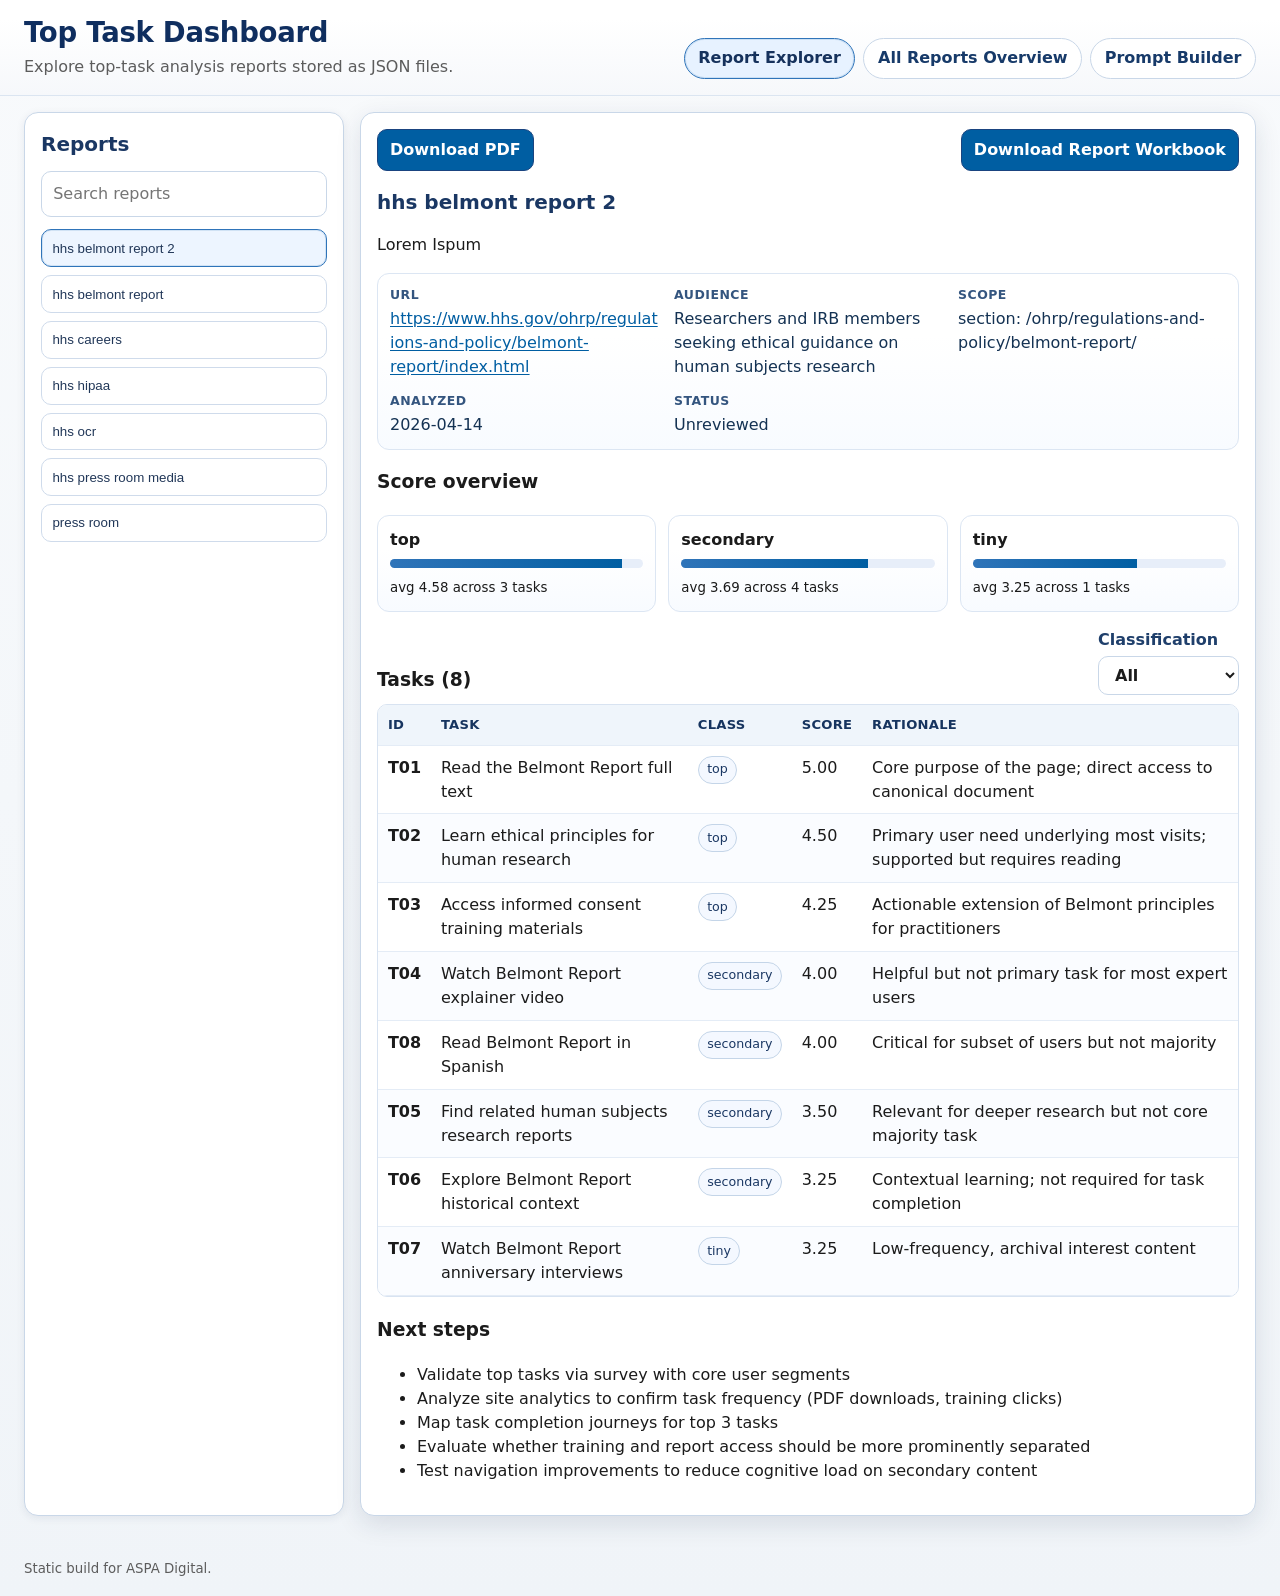
==== reports/index.html @ 872f2ae2 "Merge branch 'main' into codex/add-csv-download-for-single-report" ====
<!doctype html>
<html lang="en">
  <head>
    <meta charset="UTF-8" />
    <meta name="viewport" content="width=device-width, initial-scale=1.0" />
    <title>Top Task Dashboard</title>
    <link rel="stylesheet" href="../styles.css" />
  </head>
  <body data-reports-base=".">
    <header class="site-header">
      <div class="brand">
        <h1>Top Task Dashboard</h1>
        <p>Explore top-task analysis reports stored as JSON files.</p>
      </div>
      <nav class="site-nav" aria-label="Main">
        <a class="active" href="./">Report Explorer</a>
        <a href="../index.html">All Reports Overview</a>
        <a href="../prompt.html">Prompt Builder</a>
      </nav>
    </header>

    <main class="layout">
      <aside class="panel">
        <h2>Reports</h2>
        <input id="report-search" type="search" placeholder="Search reports" />
        <ul id="report-list"></ul>
      </aside>

      <section class="panel content">
        <div class="toolbar">
          <button id="download-pdf" type="button">Download PDF</button>
          <button id="download-report-workbook" type="button">Download Report Workbook</button>
        </div>

        <article id="report-view" aria-live="polite">
          <p>Select a report to begin.</p>
        </article>
      </section>
    </main>

    <footer>
      <small>Static build for ASPA Digital.</small>
    </footer>

    <script type="module" src="../app.js"></script>
  </body>
</html>
---- styles.css ----
:root {
  color-scheme: light;
}

* {
  box-sizing: border-box;
}

body {
  margin: 0;
  font-family: "Source Sans 3", "Public Sans", "Inter", system-ui, -apple-system, Segoe UI, Roboto, sans-serif;
  line-height: 1.5;
  background: linear-gradient(180deg, #f8fafc 0%, #f0f4f8 100%);
  color: #1b1b1b;
}

a {
  color: #005ea2;
  text-underline-offset: 0.15em;
}

a:hover {
  color: #1a4480;
}

.site-header,
footer {
  padding: 1rem 1.5rem;
}

.site-header {
  display: flex;
  justify-content: space-between;
  align-items: flex-end;
  gap: 1rem;
  border-bottom: 1px solid #dbe5f1;
  background: linear-gradient(180deg, #ffffff 20%, #f6f8fb 100%);
}

.site-header h1 {
  margin: 0;
  font-size: 1.72rem;
  line-height: 1.2;
  letter-spacing: -0.01em;
  color: #0f2e5f;
}

.site-header p {
  margin: 0.35rem 0 0;
  color: #5c5c5c;
}

.site-nav {
  display: flex;
  gap: 0.5rem;
  flex-wrap: wrap;
}

.site-nav a {
  text-decoration: none;
  border: 1px solid #c9d7e8;
  border-radius: 999px;
  background: #ffffff;
  padding: 0.45rem 0.85rem;
  color: #173a69;
  font-weight: 600;
  transition: all 120ms ease-in-out;
}

.site-nav a:hover {
  border-color: #8ea9c4;
  background: #f4f8fd;
  color: #102f57;
}

.site-nav a.active {
  border-color: #2f74b9;
  background: #e7f2ff;
  color: #16325c;
  box-shadow: inset 0 0 0 1px rgba(0, 94, 162, 0.12);
}

.layout {
  display: grid;
  grid-template-columns: minmax(240px, 320px) 1fr;
  gap: 1rem;
  padding: 1rem 1.5rem 1.5rem;
}

.overview-layout {
  display: grid;
  gap: 1rem;
  padding: 1rem 1.5rem 1.5rem;
}

.panel {
  background: #ffffff;
  border: 1px solid #c9d7e8;
  border-radius: 14px;
  padding: 1rem;
  box-shadow: 0 2px 8px rgba(23, 43, 77, 0.08);
}

.content {
  box-shadow: 0 8px 26px rgba(23, 43, 77, 0.12);
}

h2 {
  margin: 0;
  font-size: 1.25rem;
  color: #1a3763;
}

#report-search {
  width: 100%;
  margin: 0.75rem 0;
  padding: 0.65rem 0.7rem;
  border-radius: 10px;
  border: 1px solid #c9d7e8;
  background: #fff;
}

#report-list {
  list-style: none;
  margin: 0;
  padding: 0;
  max-height: 70vh;
  overflow: auto;
}

#report-list button {
  width: 100%;
  text-align: left;
  margin-bottom: 0.5rem;
  padding: 0.65rem;
  border: 1px solid #cfdbeb;
  border-radius: 10px;
  background: #fff;
  color: #213758;
  cursor: pointer;
  transition: background 120ms ease, border-color 120ms ease;
}

#report-list button:hover {
  background: #f7fbff;
  border-color: #8ea9c4;
}

#report-list button.active {
  border-color: #2f74b9;
  background: #edf5ff;
  box-shadow: inset 0 0 0 1px rgba(0, 94, 162, 0.12);
}

.toolbar,
.overview-toolbar {
  display: flex;
  align-items: end;
  justify-content: space-between;
  gap: 1rem;
  flex-wrap: wrap;
  margin-bottom: 1rem;
}

.overview-actions {
  display: flex;
  align-items: center;
  gap: 0.7rem;
  flex-wrap: wrap;
  justify-content: flex-end;
}

.prompt-builder {
  margin-bottom: 1.25rem;
  border: 1px solid #d7e2f0;
  border-radius: 12px;
  padding: 1rem;
  background: #fafcff;
}

.prompt-builder > p {
  color: #5c5c5c;
  margin: 0.4rem 0 0.9rem;
}

.prompt-form {
  display: grid;
  gap: 0.7rem;
}

.prompt-form label {
  display: grid;
  gap: 0.35rem;
  font-weight: 600;
  color: #1f3f6b;
}

.prompt-form input,
.prompt-form textarea,
#prompt-output,
#report-search,
.tasks-filter-label select,
.toolbar button,
.overview-toolbar button,
.prompt-actions button {
  font: inherit;
}

.prompt-form input,
.prompt-form textarea,
#prompt-output,
.tasks-filter-label select {
  width: 100%;
  border: 1px solid #c9d7e8;
  border-radius: 10px;
  padding: 0.6rem 0.7rem;
  color: #1b1b1b;
  background: #fff;
}

.prompt-actions {
  display: flex;
  align-items: center;
  gap: 0.7rem;
}

.toolbar button,
.overview-toolbar button,
.prompt-actions button {
  background: #005ea2;
  color: #fff;
  border: 1px solid #1a4480;
  border-radius: 10px;
  padding: 0.52rem 0.85rem;
  font-weight: 600;
}

.toolbar button:hover,
.overview-toolbar button:hover,
.prompt-actions button:hover {
  background: #004b86;
}

#copy-status {
  font-size: 0.9rem;
  color: #5c5c5c;
}

.prompt-output-label {
  display: block;
  margin-top: 0.9rem;
  margin-bottom: 0.35rem;
  font-weight: 600;
  color: #1f3f6b;
}

#prompt-output {
  min-height: 170px;
}

.tasks-filter-label select,
.toolbar button {
  padding: 0.5rem 0.75rem;
}


.tasks-header {
  display: flex;
  align-items: end;
  justify-content: space-between;
  gap: 1rem;
  flex-wrap: wrap;
  margin: 1rem 0 0.6rem;
}

.tasks-header h3 {
  margin: 0;
}

.tasks-filter-label {
  display: grid;
  gap: 0.25rem;
  color: #1f3f6b;
  font-weight: 600;
}

.meta-grid,
.stat-grid {
  display: grid;
  grid-template-columns: repeat(auto-fit, minmax(190px, 1fr));
  gap: 0.75rem;
}

.card {
  border: 1px solid #dce6f3;
  border-radius: 12px;
  padding: 0.75rem;
  background: linear-gradient(180deg, #fff 35%, #f8fbff 100%);
}

.report-meta-card {
  margin-top: 0.75rem;
}

.report-meta-list {
  margin: 0;
  display: grid;
  grid-template-columns: repeat(auto-fit, minmax(220px, 1fr));
  gap: 0.8rem 1rem;
}

.report-meta-item {
  margin: 0;
}

.report-meta-item dt {
  font-size: 0.78rem;
  text-transform: uppercase;
  letter-spacing: 0.04em;
  color: #34557f;
  font-weight: 700;
}

.report-meta-item dd {
  margin: 0.15rem 0 0;
  color: #143253;
  overflow-wrap: anywhere;
}

.subtle {
  color: #5c5c5c;
  margin: 0;
}

.big-number {
  margin: 0.3rem 0 0;
  font-size: 1.75rem;
  font-weight: 700;
  color: #11315d;
}

.table-wrap {
  overflow-x: auto;
  overflow-y: visible;
  border: 1px solid #d8e3f1;
  border-radius: 10px;
}

.task-table {
  width: 100%;
  border-collapse: collapse;
  margin-top: 0;
}

.task-table th,
.task-table td {
  border-bottom: 1px solid #e4ecf6;
  padding: 0.62rem;
  vertical-align: top;
  text-align: left;
}

.task-table th {
  position: sticky;
  top: 0;
  overflow: visible;
  background: #eff5fb;
  color: #16345f;
  font-size: 0.82rem;
  letter-spacing: 0.02em;
  text-transform: uppercase;
}

.task-table tbody tr:nth-child(2n) {
  background: #fafcff;
}

.task-table tbody tr:hover {
  background: #f2f8ff;
}

.tooltip-label {
  position: relative;
  display: inline-flex;
  align-items: center;
  gap: 0.32rem;
}

.info-tooltip {
  display: inline-flex;
  align-items: center;
  justify-content: center;
  width: 1rem;
  height: 1rem;
  border-radius: 999px;
  border: 1px solid #5379a6;
  background: #fff;
  color: #1f446f;
  font-size: 0.68rem;
  font-weight: 700;
  line-height: 1;
  cursor: help;
  padding: 0;
}

.tooltip-content {
  position: absolute;
  left: 50%;
  bottom: calc(100% + 0.45rem);
  transform: translateX(-50%);
  min-width: 220px;
  max-width: 280px;
  padding: 0.45rem 0.55rem;
  border-radius: 8px;
  background: #173a69;
  color: #fff;
  box-shadow: 0 6px 16px rgba(13, 33, 61, 0.3);
  text-transform: none;
  font-size: 0.73rem;
  font-weight: 400;
  letter-spacing: normal;
  line-height: 1.35;
  white-space: normal;
  opacity: 0;
  visibility: hidden;
  transition: opacity 120ms ease-in-out;
  pointer-events: none;
  z-index: 1000;
}

.info-tooltip:hover + .tooltip-content,
.info-tooltip:focus-visible + .tooltip-content {
  opacity: 1;
  visibility: visible;
}

.badge {
  display: inline-block;
  border-radius: 999px;
  padding: 0.22rem 0.52rem;
  font-size: 0.79rem;
  border: 1px solid #c4d5e8;
  background: #f4f8ff;
  color: #1a3763;
}

.bar {
  background: #e7eef9;
  border-radius: 999px;
  height: 0.6rem;
  overflow: hidden;
  margin: 0.4rem 0;
}

.bar > span {
  display: block;
  height: 100%;
  background: linear-gradient(90deg, #2f74b9, #005ea2);
}

:focus-visible {
  outline: 3px solid #2491ff;
  outline-offset: 2px;
}

footer {
  color: #5c5c5c;
}

@media (max-width: 900px) {
  .layout {
    grid-template-columns: 1fr;
  }

  .site-header {
    align-items: flex-start;
    flex-direction: column;
  }
}
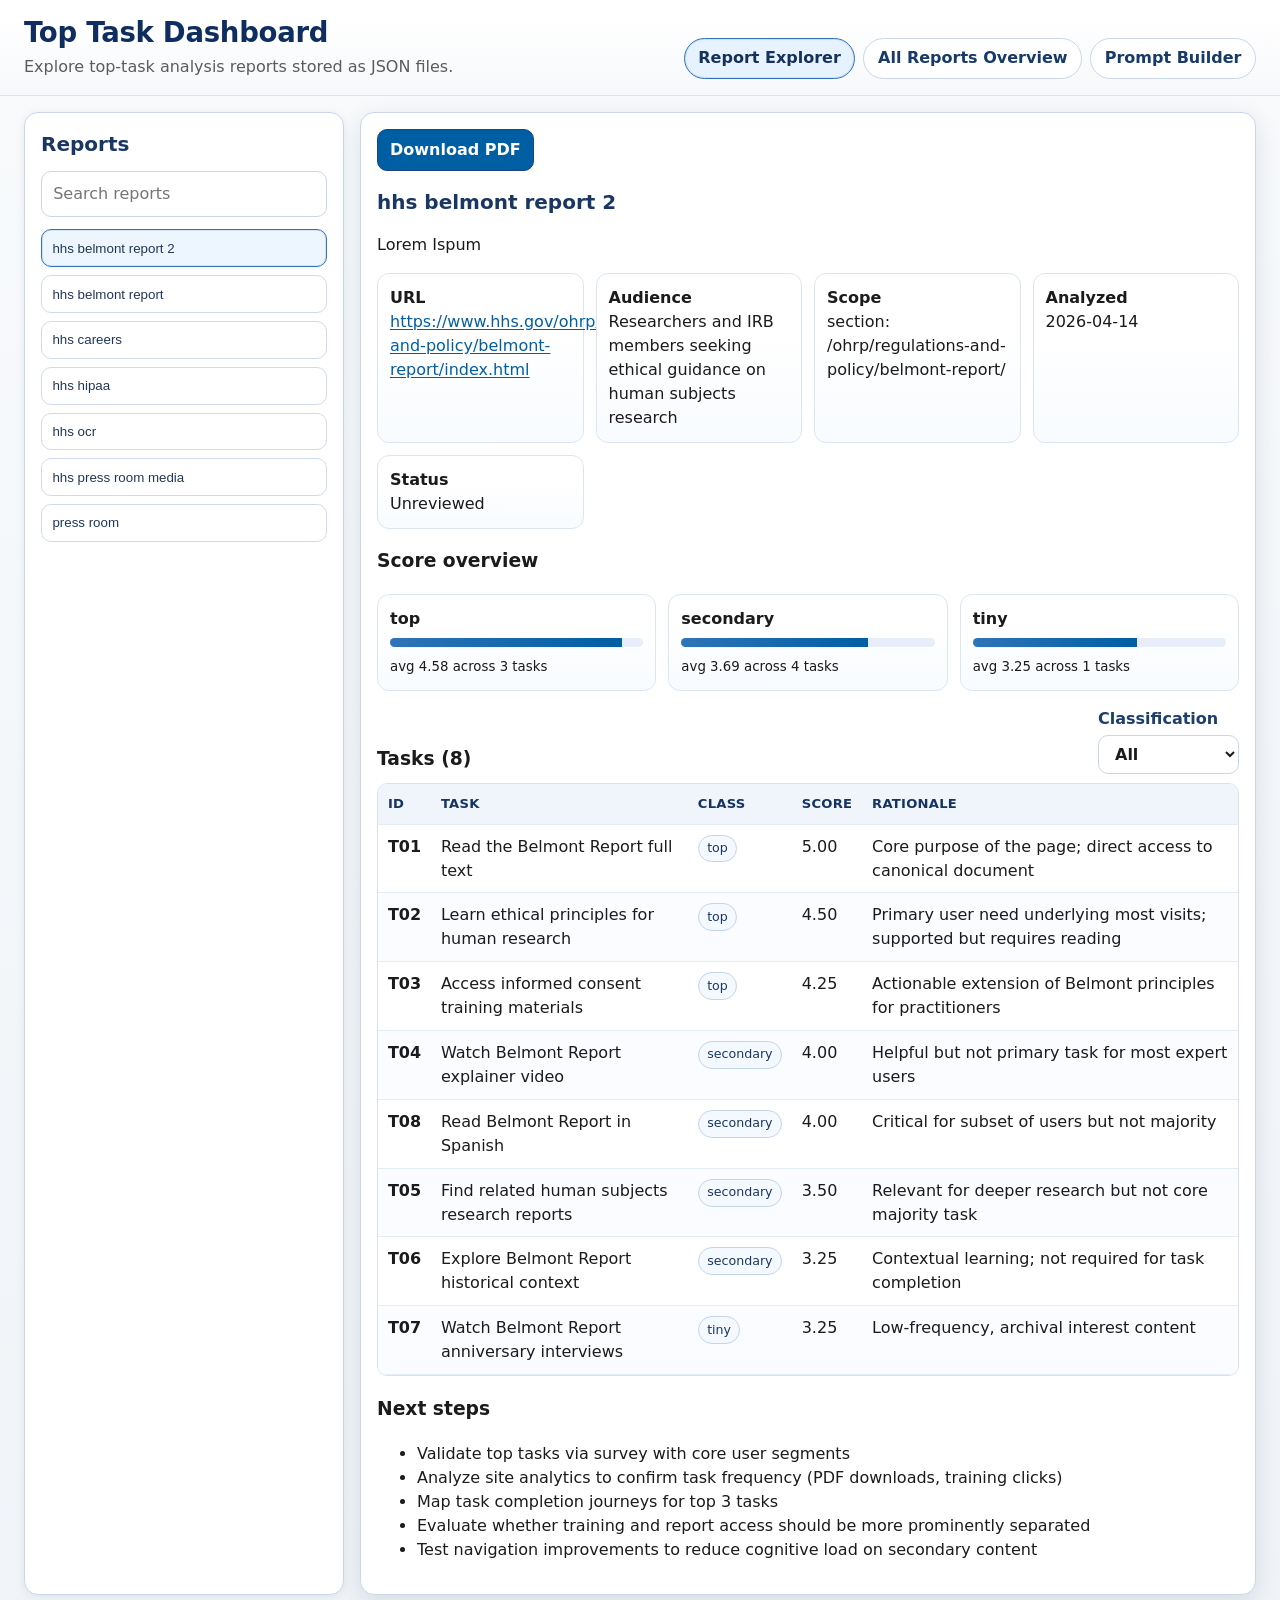
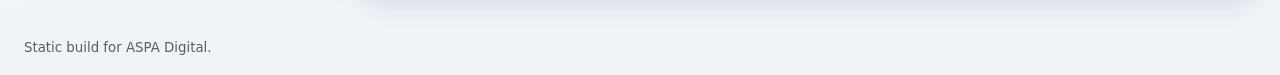
==== commit d61ad1fa: "Fix PDF export to download directly without popups" ====
--- a/reports/index.html
+++ b/reports/index.html
@@ -29,7 +29,6 @@
       <section class="panel content">
         <div class="toolbar">
           <button id="download-pdf" type="button">Download PDF</button>
-          <button id="download-report-workbook" type="button">Download Report Workbook</button>
         </div>
 
         <article id="report-view" aria-live="polite">
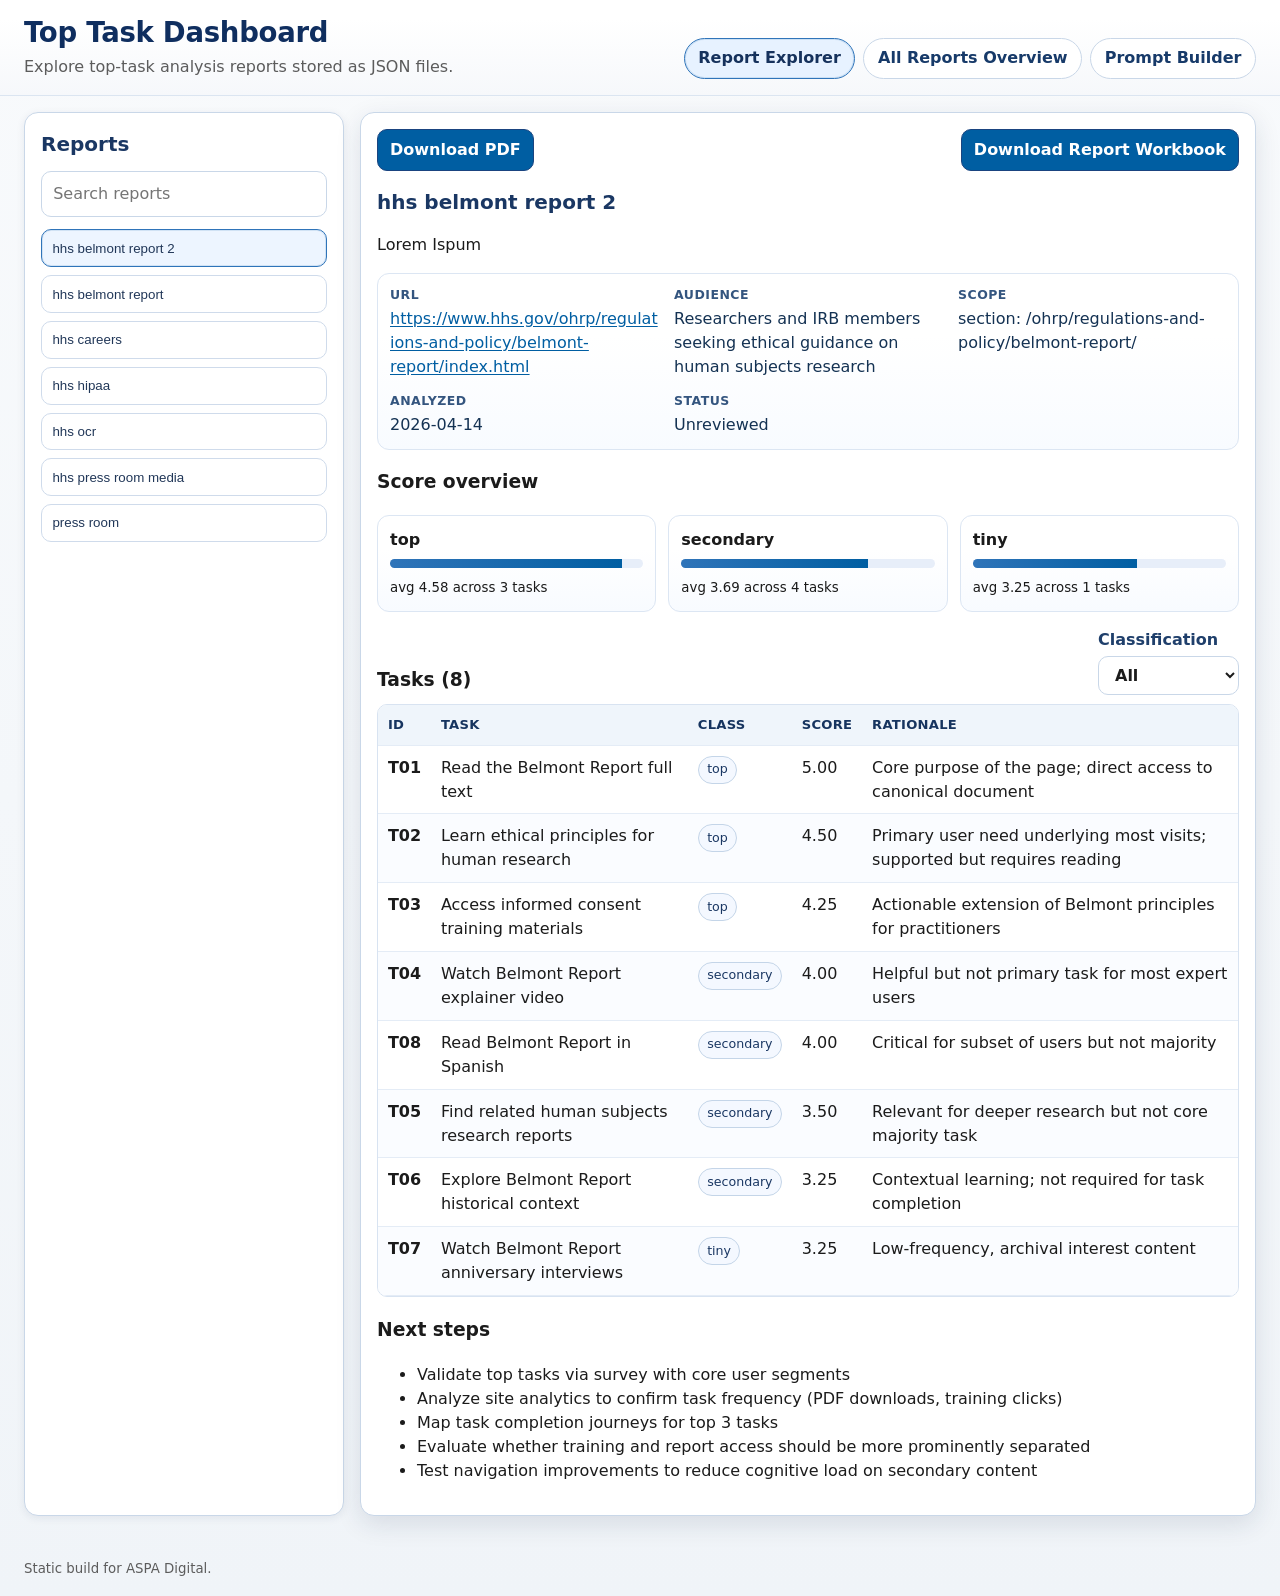
==== commit 28a99190: "Merge branch 'main' into codex/add-csv-download-for-single-report" ====
--- a/reports/index.html
+++ b/reports/index.html
@@ -29,6 +29,7 @@
       <section class="panel content">
         <div class="toolbar">
           <button id="download-pdf" type="button">Download PDF</button>
+          <button id="download-report-workbook" type="button">Download Report Workbook</button>
         </div>
 
         <article id="report-view" aria-live="polite">
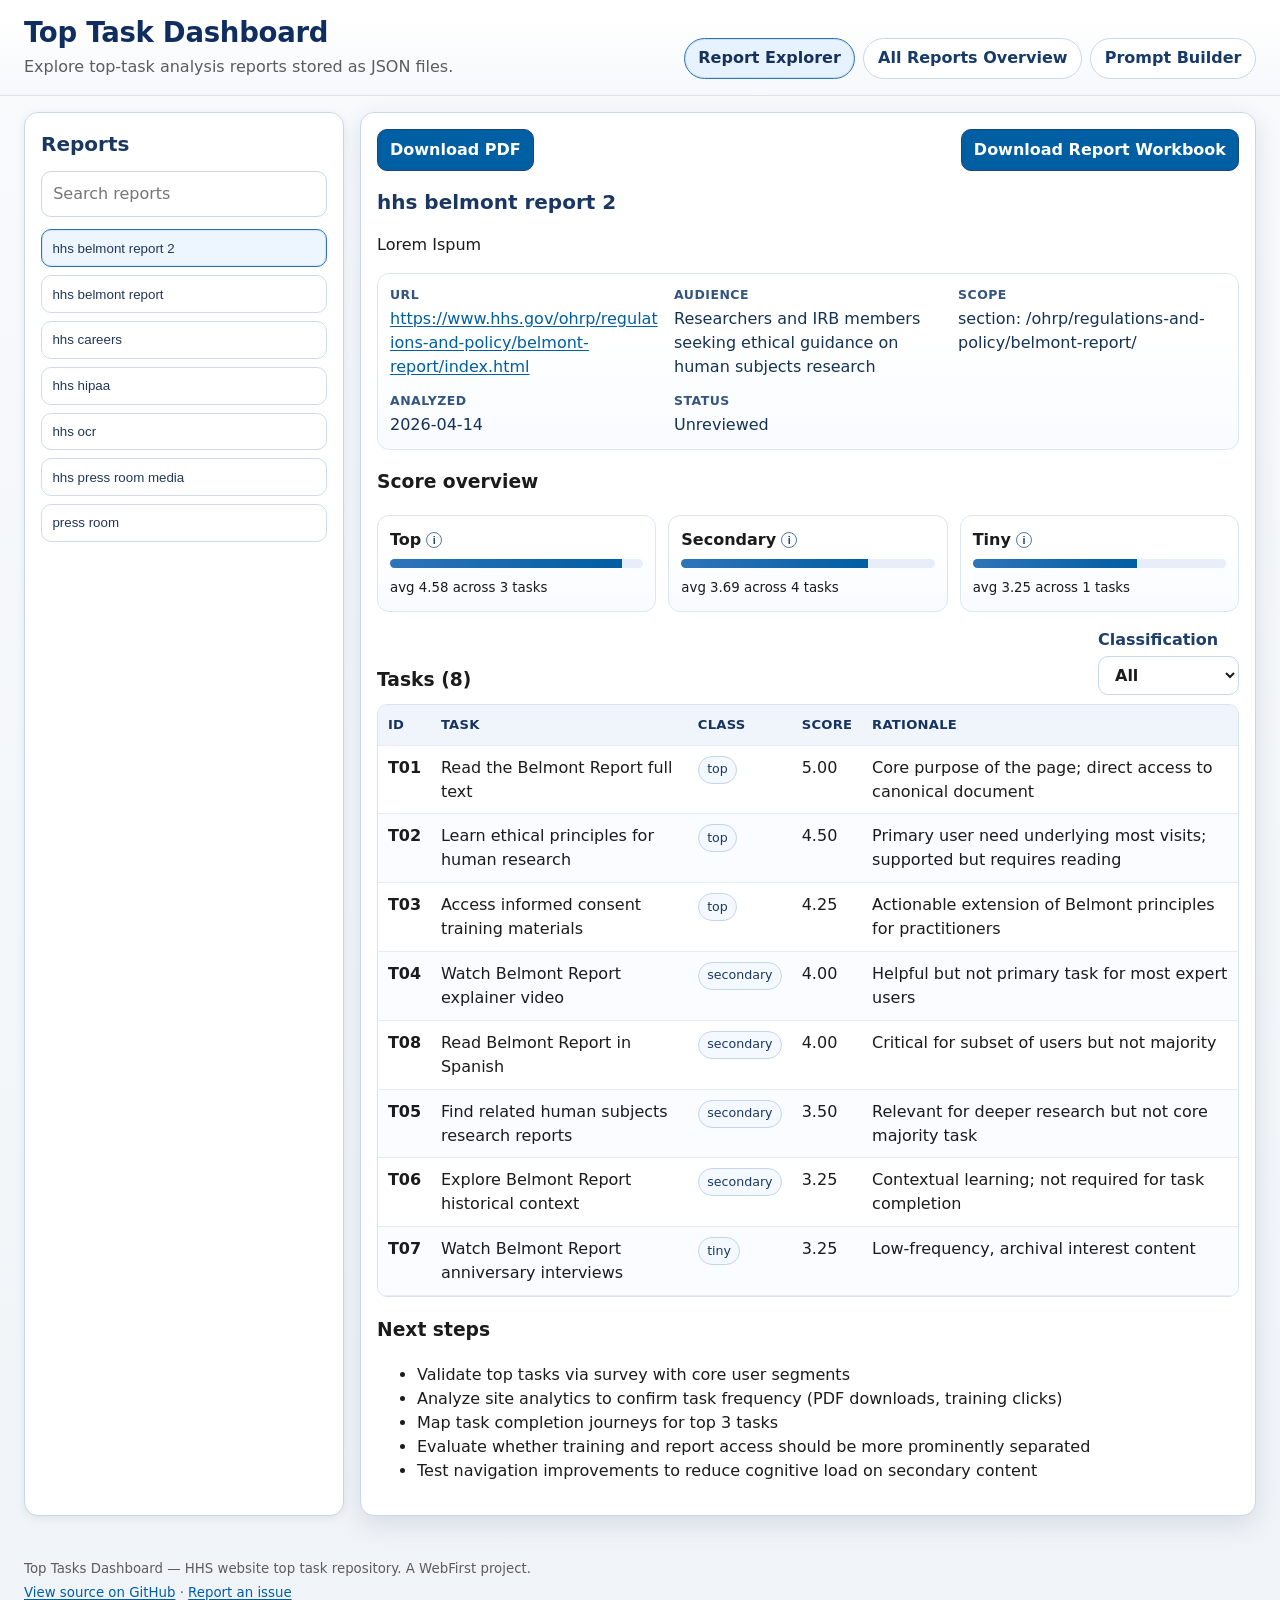
==== commit b40ca768: "Update reports footer with repository links" ====
--- a/reports/index.html
+++ b/reports/index.html
@@ -39,7 +39,12 @@
     </main>
 
     <footer>
-      <small>Static build for ASPA Digital.</small>
+      <small>
+        Top Tasks Dashboard — HHS website top task repository. A WebFirst project.<br />
+        <a href="https://github.com/nathan-wallace-hhs/top-task-dashboard">View source on GitHub</a>
+        ·
+        <a href="https://github.com/nathan-wallace-hhs/top-task-dashboard/issues/new">Report an issue</a>
+      </small>
     </footer>
 
     <script type="module" src="../app.js"></script>
--- a/styles.css
+++ b/styles.css
@@ -406,7 +406,7 @@
 .tooltip-content {
   position: absolute;
   left: 50%;
-  bottom: calc(100% + 0.45rem);
+  top: calc(100% + 0.45rem);
   transform: translateX(-50%);
   min-width: 220px;
   max-width: 280px;
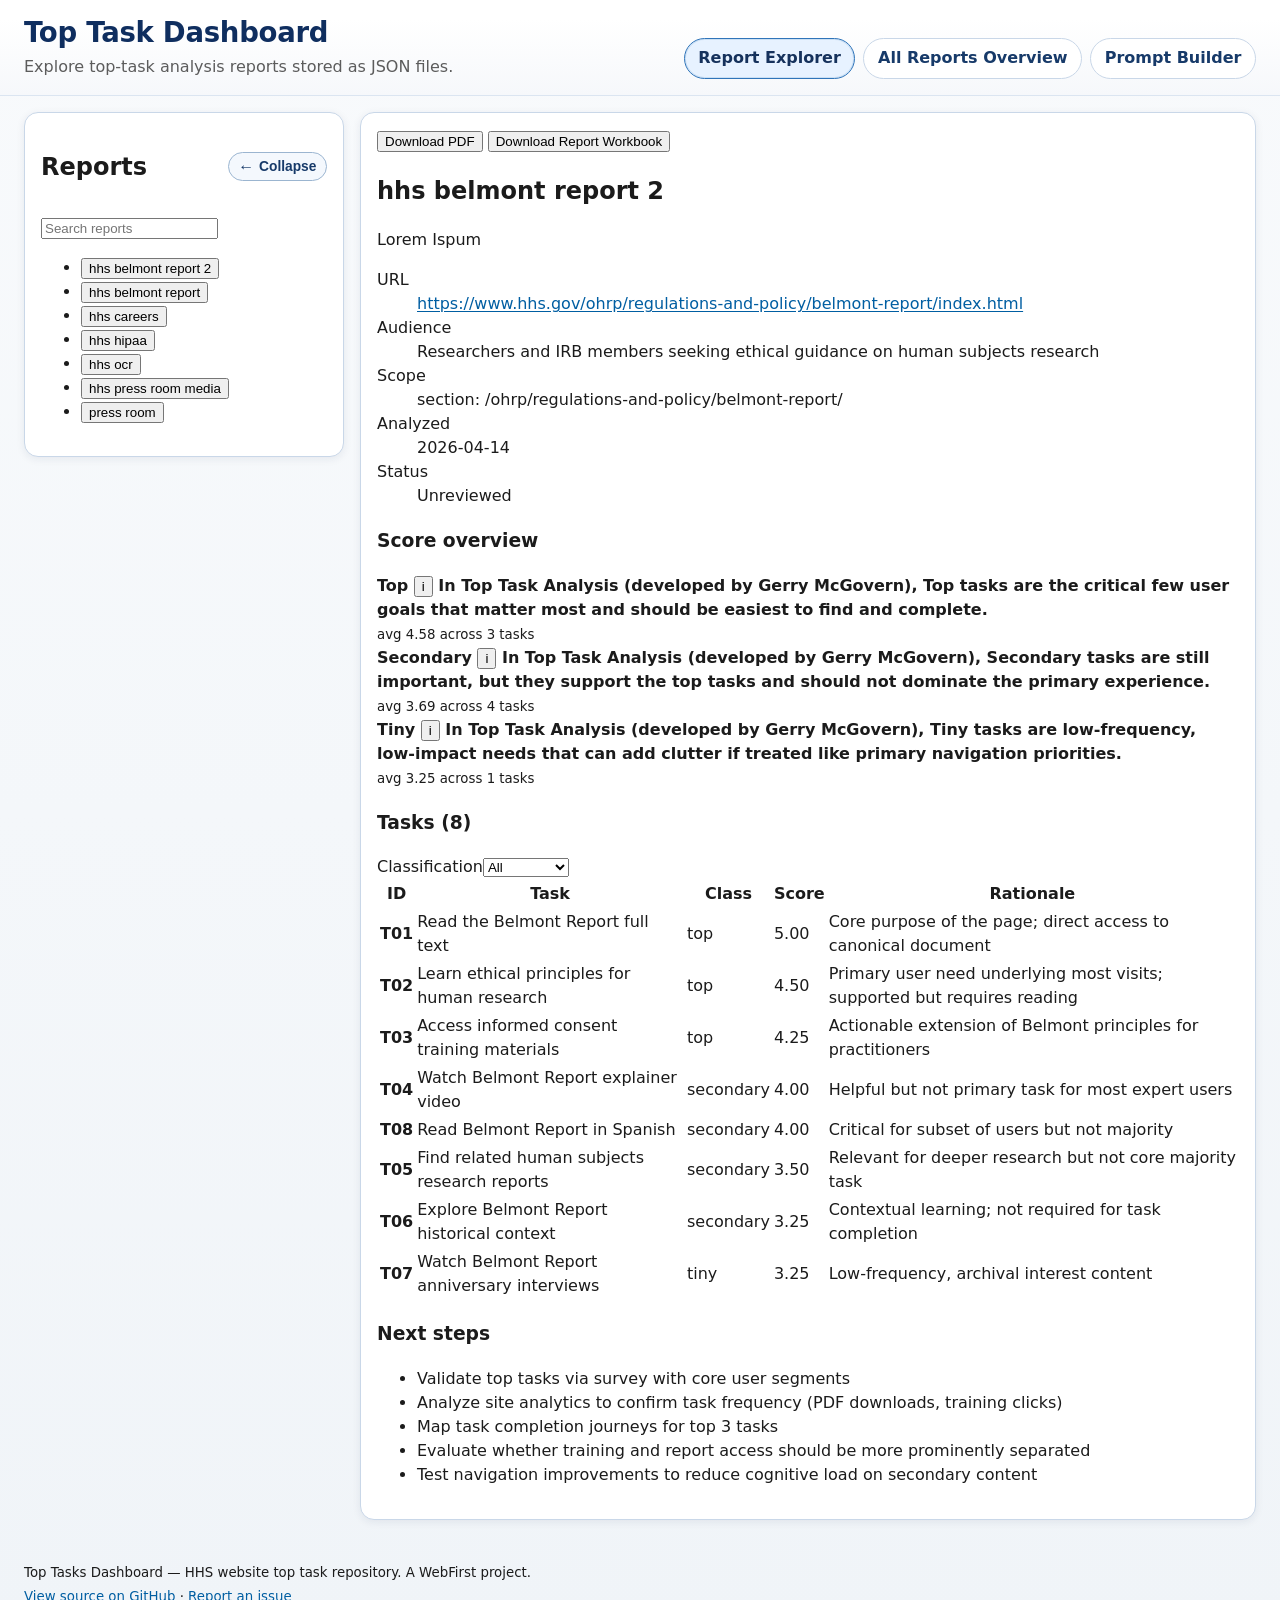
==== commit a0f79429: "Merge pull request #38 from nathan-wallace-hhs/codex/convert-to-collapsible-left-panel Add collapsib" ====
--- a/reports/index.html
+++ b/reports/index.html
@@ -19,11 +19,28 @@
       </nav>
     </header>
 
-    <main class="layout">
-      <aside class="panel">
-        <h2>Reports</h2>
-        <input id="report-search" type="search" placeholder="Search reports" />
-        <ul id="report-list"></ul>
+    <main class="layout reports-layout" id="reports-layout">
+      <aside class="panel report-panel" id="report-panel" aria-label="Reports navigation">
+        <div class="report-panel-header">
+          <h2 id="report-panel-title">Reports</h2>
+          <button
+            id="toggle-report-panel"
+            class="panel-toggle"
+            type="button"
+            aria-expanded="true"
+            aria-controls="report-panel-content"
+            aria-label="Collapse reports panel"
+            title="Collapse reports panel"
+          >
+            <span class="panel-toggle-icon" aria-hidden="true">←</span>
+            <span class="panel-toggle-text">Collapse</span>
+          </button>
+        </div>
+
+        <div id="report-panel-content" class="report-panel-content">
+          <input id="report-search" type="search" placeholder="Search reports" />
+          <ul id="report-list"></ul>
+        </div>
       </aside>
 
       <section class="panel content">
--- a/styles.css
+++ b/styles.css
@@ -87,6 +87,10 @@
   padding: 1rem 1.5rem 1.5rem;
 }
 
+.reports-layout {
+  align-items: start;
+}
+
 .overview-layout {
   display: grid;
   gap: 1rem;
@@ -99,6 +103,93 @@
   border-radius: 14px;
   padding: 1rem;
   box-shadow: 0 2px 8px rgba(23, 43, 77, 0.08);
+}
+
+.report-panel {
+  transition: width 180ms ease, padding 180ms ease;
+  overflow: hidden;
+}
+
+.report-panel-header {
+  display: flex;
+  align-items: center;
+  justify-content: space-between;
+  gap: 0.75rem;
+}
+
+.panel-toggle {
+  display: inline-flex;
+  align-items: center;
+  gap: 0.3rem;
+  border: 1px solid #9bb5d0;
+  border-radius: 999px;
+  background: #f4f8fd;
+  color: #173a69;
+  cursor: pointer;
+  padding: 0.35rem 0.6rem;
+  font-size: 0.86rem;
+  font-weight: 600;
+}
+
+.panel-toggle:hover {
+  background: #e7f2ff;
+  border-color: #7696b8;
+}
+
+.panel-toggle-icon {
+  font-size: 1rem;
+  line-height: 1;
+}
+
+.report-panel-content {
+  margin-top: 0.7rem;
+}
+
+.reports-layout.sidebar-collapsed {
+  grid-template-columns: 76px 1fr;
+}
+
+.reports-layout.sidebar-collapsed .report-panel {
+  padding: 0.85rem 0.65rem;
+}
+
+.reports-layout.sidebar-collapsed .report-panel-header {
+  justify-content: center;
+}
+
+.reports-layout.sidebar-collapsed #report-panel-title,
+.reports-layout.sidebar-collapsed .panel-toggle-text,
+.reports-layout.sidebar-collapsed .report-panel-content {
+  display: none;
+}
+
+.reports-layout.sidebar-collapsed .panel-toggle {
+  width: 100%;
+  justify-content: center;
+  border-radius: 10px;
+  padding: 0.5rem;
+.load-warning {
+  margin-bottom: 1rem;
+}
+
+.panel-warning {
+  border-color: #f7c97f;
+  background: linear-gradient(180deg, #fff9ef 20%, #fff4df 100%);
+}
+
+.panel-warning h3 {
+  margin: 0;
+  font-size: 1rem;
+  color: #6f3b00;
+}
+
+.panel-warning p {
+  margin: 0.4rem 0 0;
+}
+
+.panel-warning ul {
+  margin: 0.55rem 0 0;
+  padding-left: 1.2rem;
 }
 
 .content {
@@ -472,6 +563,24 @@
     grid-template-columns: 1fr;
   }
 
+  .reports-layout.sidebar-collapsed {
+    grid-template-columns: 1fr;
+  }
+
+  .reports-layout.sidebar-collapsed .report-panel {
+    padding: 1rem;
+  }
+
+  .reports-layout.sidebar-collapsed #report-panel-title,
+  .reports-layout.sidebar-collapsed .panel-toggle-text,
+  .reports-layout.sidebar-collapsed .report-panel-content {
+    display: initial;
+  }
+
+  .reports-layout.sidebar-collapsed .report-panel-content {
+    margin-top: 0.7rem;
+  }
+
   .site-header {
     align-items: flex-start;
     flex-direction: column;
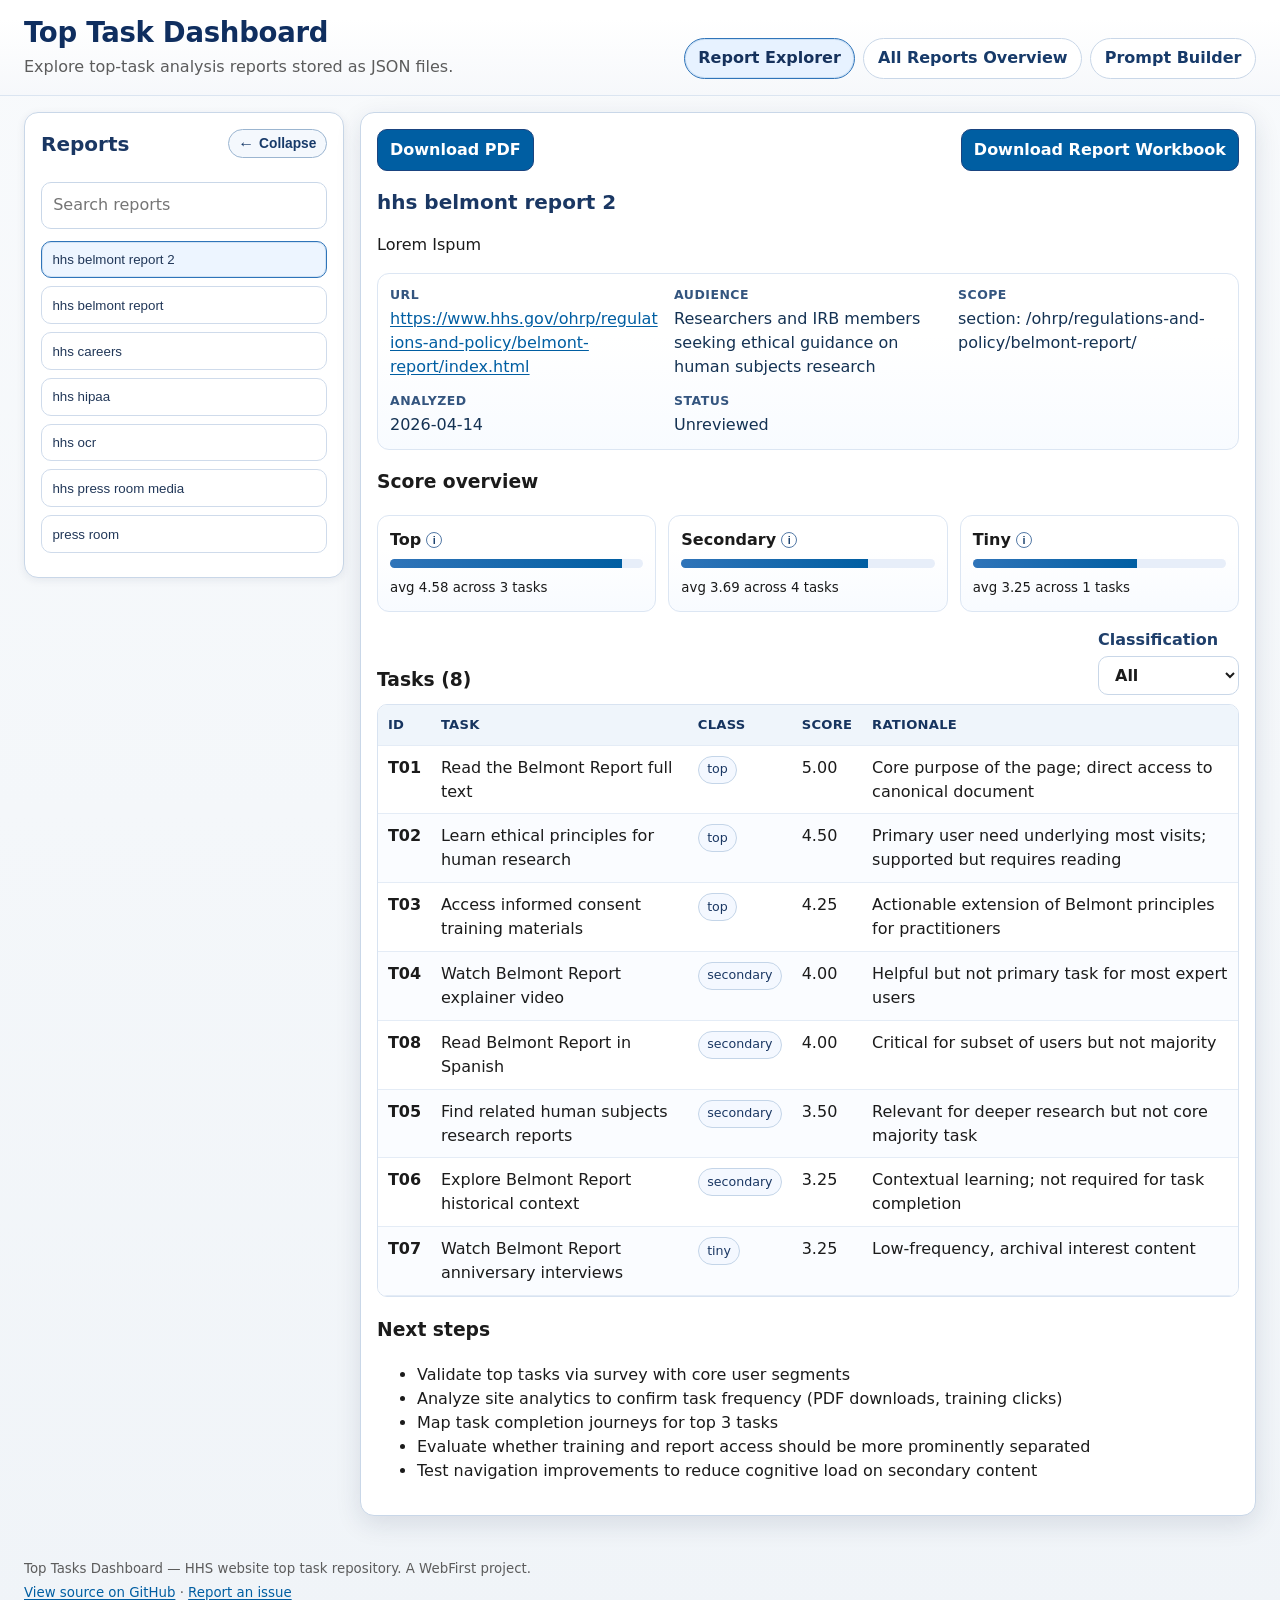
==== commit 34401315: "Standardize top nav links across dashboard pages" ====
--- a/reports/index.html
+++ b/reports/index.html
@@ -13,8 +13,8 @@
         <p>Explore top-task analysis reports stored as JSON files.</p>
       </div>
       <nav class="site-nav" aria-label="Main">
-        <a class="active" href="./">Report Explorer</a>
-        <a href="../index.html">All Reports Overview</a>
+        <a class="active" href="../reports/">Report Explorer</a>
+        <a href="../overview.html">All Reports Overview</a>
         <a href="../prompt.html">Prompt Builder</a>
       </nav>
     </header>
--- a/styles.css
+++ b/styles.css
@@ -168,6 +168,8 @@
   justify-content: center;
   border-radius: 10px;
   padding: 0.5rem;
+}
+
 .load-warning {
   margin-bottom: 1rem;
 }
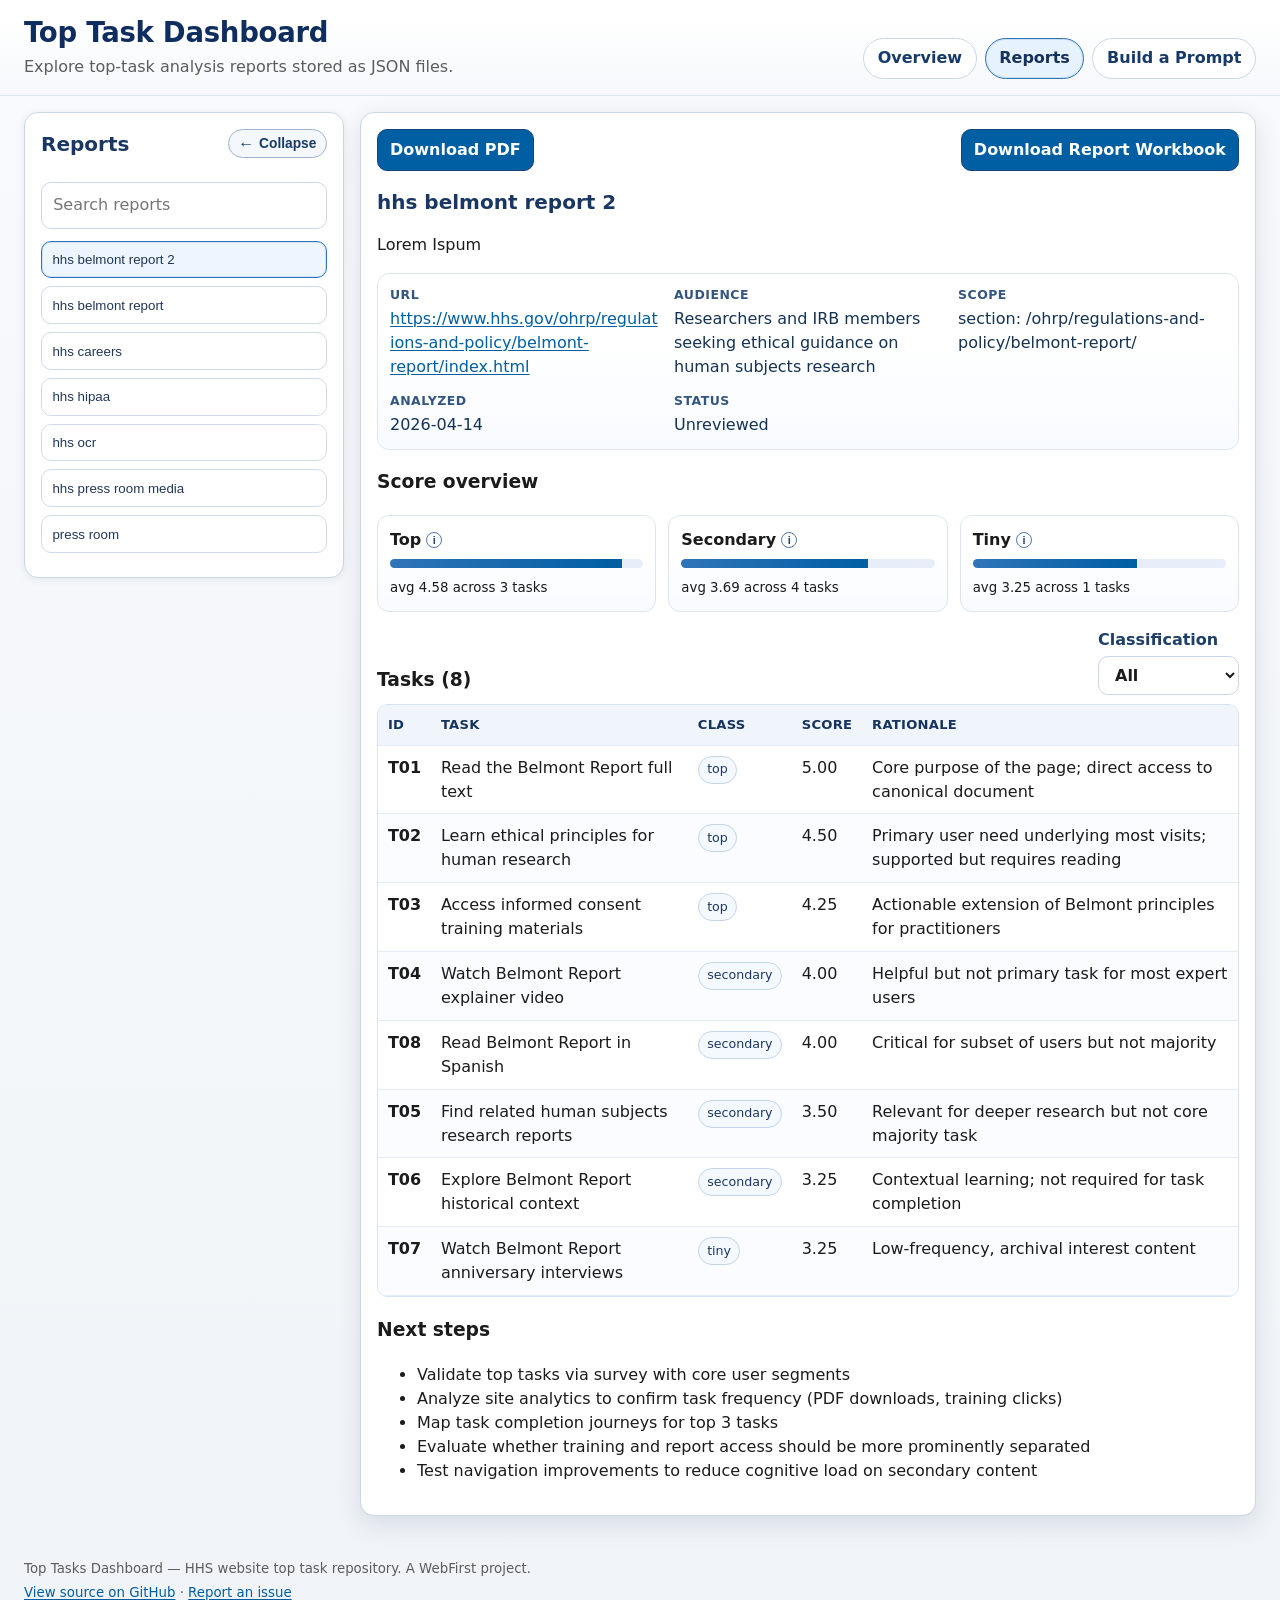
==== commit af768d4b: "Merge pull request #44 from nathan-wallace-hhs/codex/update-header-navigation-on-all-pages Update he" ====
--- a/reports/index.html
+++ b/reports/index.html
@@ -9,13 +9,13 @@
   <body data-reports-base=".">
     <header class="site-header">
       <div class="brand">
-        <h1>Top Task Dashboard</h1>
+        <h1><a href="../index.html">Top Task Dashboard</a></h1>
         <p>Explore top-task analysis reports stored as JSON files.</p>
       </div>
       <nav class="site-nav" aria-label="Main">
-        <a class="active" href="../reports/">Report Explorer</a>
-        <a href="../overview.html">All Reports Overview</a>
-        <a href="../prompt.html">Prompt Builder</a>
+        <a href="../overview.html">Overview</a>
+        <a class="active" href="../reports/">Reports</a>
+        <a href="../prompt.html">Build a Prompt</a>
       </nav>
     </header>
 
--- a/styles.css
+++ b/styles.css
@@ -43,6 +43,16 @@
   line-height: 1.2;
   letter-spacing: -0.01em;
   color: #0f2e5f;
+}
+
+.site-header h1 a {
+  color: inherit;
+  text-decoration: none;
+}
+
+.site-header h1 a:hover {
+  color: inherit;
+  text-decoration: underline;
 }
 
 .site-header p {
@@ -78,6 +88,11 @@
   background: #e7f2ff;
   color: #16325c;
   box-shadow: inset 0 0 0 1px rgba(0, 94, 162, 0.12);
+}
+.site-nav a:focus-visible {
+  outline: 3px solid #2491ff;
+  outline-offset: 2px;
+  border-color: #2f74b9;
 }
 
 .layout {
@@ -129,11 +144,31 @@
   padding: 0.35rem 0.6rem;
   font-size: 0.86rem;
   font-weight: 600;
+  transition: background 120ms ease, border-color 120ms ease, transform 90ms ease, box-shadow 120ms ease;
 }
 
 .panel-toggle:hover {
   background: #e7f2ff;
   border-color: #7696b8;
+}
+.panel-toggle:active {
+  background: #dcecff;
+  border-color: #6f8eb0;
+  transform: translateY(1px);
+}
+.panel-toggle:focus-visible {
+  outline: 3px solid #2491ff;
+  outline-offset: 2px;
+  border-color: #2f74b9;
+}
+.panel-toggle:disabled,
+.panel-toggle[aria-disabled=true] {
+  background: #f3f6fb;
+  border-color: #c2d2e5;
+  color: #6f85a3;
+  opacity: 0.78;
+  cursor: not-allowed;
+  transform: none;
 }
 
 .panel-toggle-icon {
@@ -231,7 +266,7 @@
   background: #fff;
   color: #213758;
   cursor: pointer;
-  transition: background 120ms ease, border-color 120ms ease;
+  transition: background 120ms ease, border-color 120ms ease, transform 90ms ease;
 }
 
 #report-list button:hover {
@@ -243,6 +278,25 @@
   border-color: #2f74b9;
   background: #edf5ff;
   box-shadow: inset 0 0 0 1px rgba(0, 94, 162, 0.12);
+}
+#report-list button:focus-visible {
+  outline: 3px solid #2491ff;
+  outline-offset: 2px;
+  border-color: #2f74b9;
+}
+#report-list button:active {
+  background: #e6f1ff;
+  border-color: #7696b8;
+  transform: translateY(1px);
+}
+#report-list button:disabled,
+#report-list button[aria-disabled=true] {
+  background: #f2f6fb;
+  border-color: #c2d2e5;
+  color: #6a809f;
+  opacity: 0.82;
+  cursor: not-allowed;
+  transform: none;
 }
 
 .toolbar,
@@ -311,6 +365,16 @@
   background: #fff;
 }
 
+.prompt-form input:focus-visible,
+.prompt-form textarea:focus-visible,
+#prompt-output:focus-visible,
+#report-search:focus-visible,
+.tasks-filter-label select:focus-visible {
+  outline: 3px solid #2491ff;
+  outline-offset: 2px;
+  border-color: #2f74b9;
+}
+
 .prompt-actions {
   display: flex;
   align-items: center;
@@ -326,12 +390,42 @@
   border-radius: 10px;
   padding: 0.52rem 0.85rem;
   font-weight: 600;
+  cursor: pointer;
+  transition: background 120ms ease, border-color 120ms ease, transform 90ms ease, box-shadow 120ms ease, color 120ms ease;
 }
 
 .toolbar button:hover,
 .overview-toolbar button:hover,
 .prompt-actions button:hover {
   background: #004b86;
+}
+.toolbar button:active,
+.overview-toolbar button:active,
+.prompt-actions button:active {
+  background: #003e70;
+  border-color: #123766;
+  transform: translateY(1px);
+}
+.toolbar button:focus-visible,
+.overview-toolbar button:focus-visible,
+.prompt-actions button:focus-visible {
+  outline: 3px solid #2491ff;
+  outline-offset: 2px;
+  box-shadow: 0 0 0 1px rgba(0, 94, 162, 0.2);
+}
+.toolbar button:disabled,
+.toolbar button[aria-disabled=true],
+.overview-toolbar button:disabled,
+.overview-toolbar button[aria-disabled=true],
+.prompt-actions button:disabled,
+.prompt-actions button[aria-disabled=true] {
+  background: #b8c9dc;
+  border-color: #90a8c2;
+  color: #eaf0f7;
+  opacity: 0.85;
+  cursor: not-allowed;
+  transform: none;
+  box-shadow: none;
 }
 
 #copy-status {
@@ -556,6 +650,17 @@
   outline-offset: 2px;
 }
 
+@media (prefers-reduced-motion: reduce) {
+  *,
+  *::before,
+  *::after {
+    animation-duration: 0.01ms !important;
+    animation-iteration-count: 1 !important;
+    transition-duration: 0.01ms !important;
+    scroll-behavior: auto !important;
+  }
+}
+
 footer {
   color: #5c5c5c;
 }
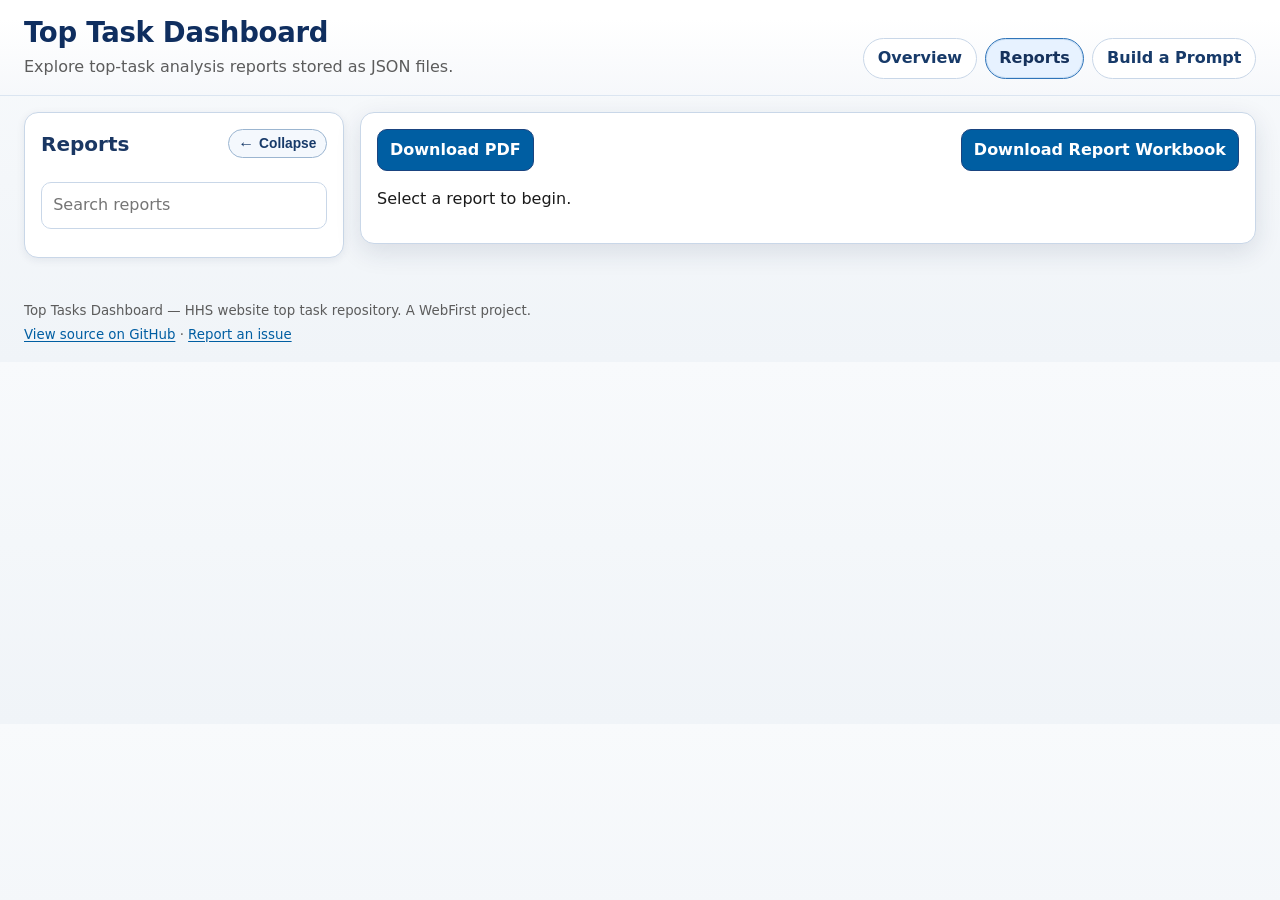
==== commit 5545dab8: "Add collapsible report list to report pages and retire /report route" ====
--- a/reports/index.html
+++ b/reports/index.html
@@ -2,68 +2,11 @@
 <html lang="en">
   <head>
     <meta charset="UTF-8" />
-    <meta name="viewport" content="width=device-width, initial-scale=1.0" />
-    <title>Top Task Dashboard</title>
-    <link rel="stylesheet" href="../styles.css" />
+    <meta http-equiv="refresh" content="0; url=../index.html" />
+    <title>Redirecting…</title>
+    <link rel="canonical" href="../index.html" />
   </head>
-  <body data-reports-base=".">
-    <header class="site-header">
-      <div class="brand">
-        <h1><a href="../index.html">Top Task Dashboard</a></h1>
-        <p>Explore top-task analysis reports stored as JSON files.</p>
-      </div>
-      <nav class="site-nav" aria-label="Main">
-        <a href="../overview.html">Overview</a>
-        <a class="active" href="../reports/">Reports</a>
-        <a href="../prompt.html">Build a Prompt</a>
-      </nav>
-    </header>
-
-    <main class="layout reports-layout" id="reports-layout">
-      <aside class="panel report-panel" id="report-panel" aria-label="Reports navigation">
-        <div class="report-panel-header">
-          <h2 id="report-panel-title">Reports</h2>
-          <button
-            id="toggle-report-panel"
-            class="panel-toggle"
-            type="button"
-            aria-expanded="true"
-            aria-controls="report-panel-content"
-            aria-label="Collapse reports panel"
-            title="Collapse reports panel"
-          >
-            <span class="panel-toggle-icon" aria-hidden="true">←</span>
-            <span class="panel-toggle-text">Collapse</span>
-          </button>
-        </div>
-
-        <div id="report-panel-content" class="report-panel-content">
-          <input id="report-search" type="search" placeholder="Search reports" />
-          <ul id="report-list"></ul>
-        </div>
-      </aside>
-
-      <section class="panel content">
-        <div class="toolbar">
-          <button id="download-pdf" type="button">Download PDF</button>
-          <button id="download-report-workbook" type="button">Download Report Workbook</button>
-        </div>
-
-        <article id="report-view" aria-live="polite">
-          <p>Select a report to begin.</p>
-        </article>
-      </section>
-    </main>
-
-    <footer>
-      <small>
-        Top Tasks Dashboard — HHS website top task repository. A WebFirst project.<br />
-        <a href="https://github.com/nathan-wallace-hhs/top-task-dashboard">View source on GitHub</a>
-        ·
-        <a href="https://github.com/nathan-wallace-hhs/top-task-dashboard/issues/new">Report an issue</a>
-      </small>
-    </footer>
-
-    <script type="module" src="../app.js"></script>
+  <body>
+    <p>Redirecting to <a href="../index.html">Overview</a>…</p>
   </body>
 </html>
